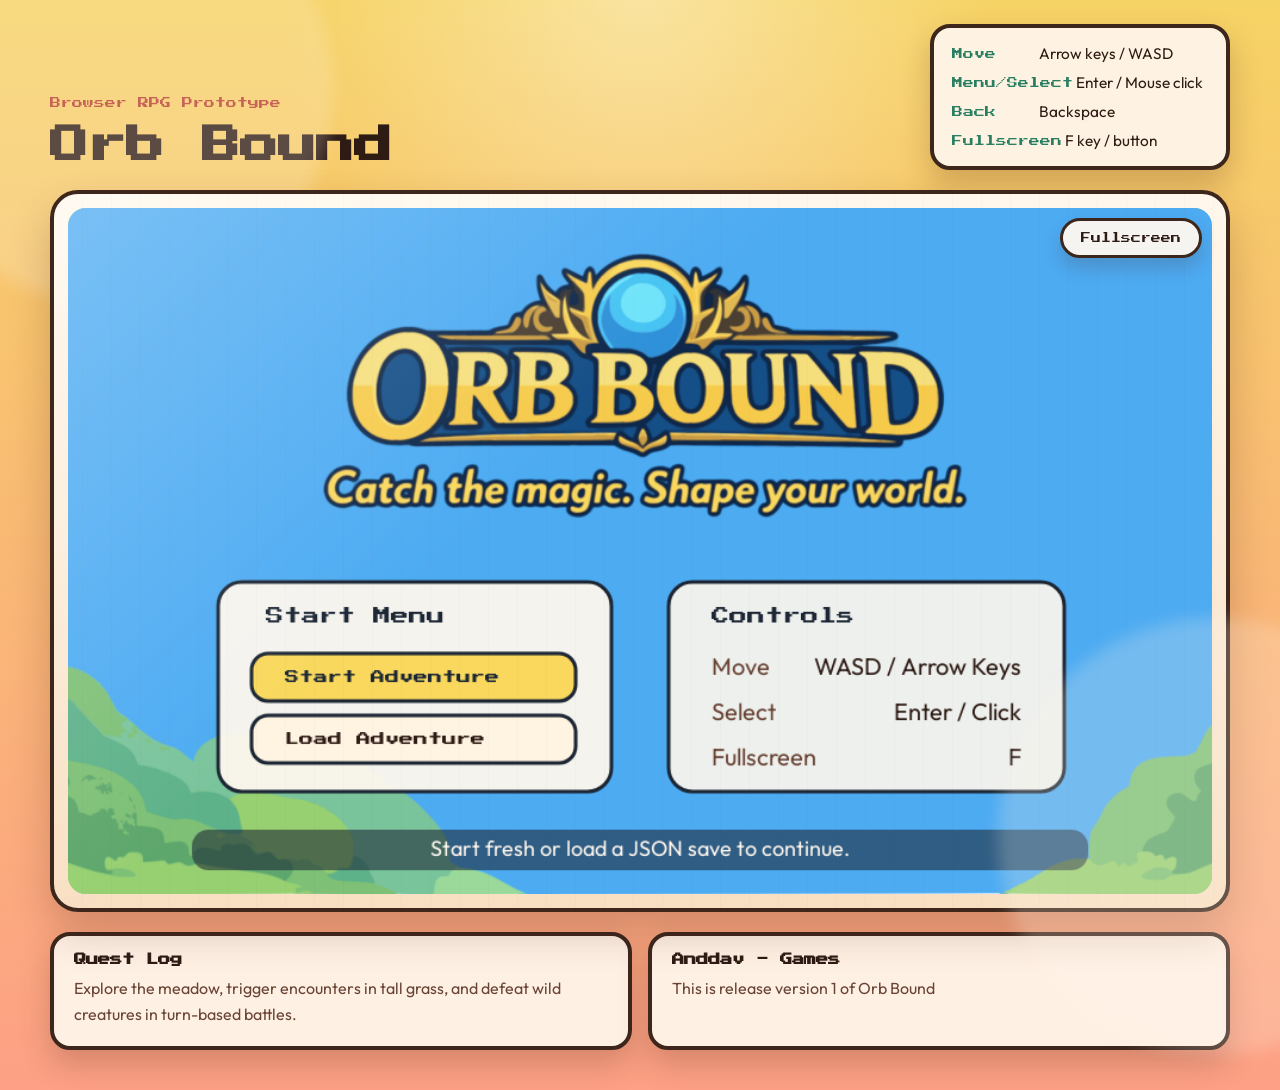
==== index.html @ 0e1646e0 "images uodated" ====
<!DOCTYPE html>
<html lang="en">
<head>
  <meta charset="UTF-8">
  <meta name="viewport" content="width=device-width, initial-scale=1.0">
  <title>Orb Bound</title>
  <link rel="preload" as="image" href="assets/menu.png" type="image/png" fetchpriority="high">
  <link rel="preconnect" href="https://fonts.googleapis.com">
  <link rel="preconnect" href="https://fonts.gstatic.com" crossorigin>
  <link href="https://fonts.googleapis.com/css2?family=Press+Start+2P&family=Outfit:wght@400;600;700&display=swap" rel="stylesheet">
  <link rel="stylesheet" href="style.css">
</head>
<body>
  <main class="layout">
    <section class="game-shell">
      <header class="game-header">
        <div>
          <p class="eyebrow">Browser RPG Prototype</p>
          <h1>Orb Bound</h1>
        </div>
        <div class="controls-card">
          <p><span>Move</span> Arrow keys / WASD</p>
          <p><span>Menu/Select</span> Enter / Mouse click</p>
          <p><span>Back</span> Backspace</p>
          <p><span>Fullscreen</span> F key / button</p>
        </div>
      </header>

      <div class="canvas-frame" id="canvas-frame">
        <button id="fullscreen-toggle" class="fullscreen-button" type="button" aria-label="Toggle fullscreen">Fullscreen</button>
        <canvas id="game" width="960" height="576" aria-label="Game canvas"></canvas>
      </div>

      <section class="hud-grid">
        <article class="panel">
          <h2>Quest Log</h2>
          <p>Explore the meadow, trigger encounters in tall grass, and defeat wild creatures in turn-based battles.</p>
        </article>
        <article class="panel">
          <h2>Anddav - Games</h2>
          <p>This is release version 1 of Orb Bound</p>
        </article>
      </section>
    </section>
  </main>

  <script type="module" src="src/game.js"></script>
</body>
</html>
---- style.css ----
:root {
  --bg-top: #f6d365;
  --bg-bottom: #fda085;
  --panel: rgba(255, 247, 237, 0.92);
  --panel-strong: #fff9f1;
  --ink: #2d1b14;
  --ink-soft: #694435;
  --accent: #b93c2f;
  --accent-2: #2a7f62;
  --shadow: rgba(67, 29, 18, 0.22);
  --border: #3d271d;
}

* {
  box-sizing: border-box;
}

body {
  margin: 0;
  min-height: 100vh;
  font-family: "Outfit", sans-serif;
  color: var(--ink);
  background:
    radial-gradient(circle at top, rgba(255, 255, 255, 0.38), transparent 28%),
    linear-gradient(180deg, var(--bg-top), var(--bg-bottom));
}

body::before,
body::after {
  content: "";
  position: fixed;
  inset: auto;
  width: 34vmax;
  height: 34vmax;
  border-radius: 50%;
  background: rgba(255, 245, 230, 0.22);
  filter: blur(8px);
  pointer-events: none;
}

body::before {
  top: -10vmax;
  left: -8vmax;
}

body::after {
  right: -12vmax;
  bottom: -12vmax;
}

.layout {
  width: min(1180px, calc(100% - 32px));
  margin: 0 auto;
  padding: 24px 0 40px;
}

.game-shell {
  display: grid;
  gap: 20px;
}

.game-header {
  display: flex;
  flex-wrap: wrap;
  justify-content: space-between;
  gap: 16px;
  align-items: end;
}

.eyebrow,
h1,
.panel h2,
.controls-card span {
  font-family: "Press Start 2P", cursive;
}

.eyebrow {
  margin: 0 0 14px;
  font-size: 0.68rem;
  color: var(--accent);
}

h1 {
  margin: 0;
  font-size: clamp(1.6rem, 3vw, 2.7rem);
  line-height: 1.25;
}

.controls-card,
.panel {
  background: var(--panel);
  border: 4px solid var(--border);
  border-radius: 20px;
  box-shadow: 0 14px 30px var(--shadow);
}

.controls-card {
  padding: 16px 18px;
  min-width: min(100%, 300px);
}

.controls-card p {
  margin: 0;
  font-size: 0.96rem;
}

.controls-card p + p {
  margin-top: 10px;
}

.controls-card span {
  display: inline-block;
  min-width: 84px;
  font-size: 0.68rem;
  color: var(--accent-2);
}

.canvas-frame {
  position: relative;
  padding: 14px;
  border-radius: 28px;
  background:
    linear-gradient(180deg, rgba(255, 249, 241, 0.96), rgba(248, 225, 197, 0.96));
  border: 4px solid var(--border);
  box-shadow: 0 20px 40px var(--shadow);
  overflow: hidden;
}

.canvas-frame::after {
  content: "";
  position: absolute;
  inset: 0;
  background:
    linear-gradient(135deg, rgba(255, 255, 255, 0.26), transparent 40%),
    repeating-linear-gradient(
      90deg,
      transparent 0,
      transparent 28px,
      rgba(61, 39, 29, 0.025) 28px,
      rgba(61, 39, 29, 0.025) 29px
    );
  pointer-events: none;
}

.fullscreen-button {
  position: absolute;
  top: 24px;
  right: 24px;
  z-index: 2;
  appearance: none;
  border: 3px solid var(--border);
  border-radius: 999px;
  padding: 12px 18px;
  background: rgba(255, 249, 241, 0.94);
  color: var(--ink);
  box-shadow: 0 10px 18px rgba(67, 29, 18, 0.18);
  cursor: pointer;
  font-family: "Press Start 2P", cursive;
  font-size: 0.62rem;
  transition: transform 120ms ease, background 120ms ease;
}

.fullscreen-button:hover {
  transform: translateY(-1px);
  background: #fff5e6;
}

.fullscreen-button:active {
  transform: translateY(1px);
}

canvas {
  display: block;
  width: 100%;
  height: auto;
  border-radius: 18px;
  background: #8ed1a4;
  image-rendering: auto;
}

.hud-grid {
  display: grid;
  gap: 16px;
  grid-template-columns: repeat(auto-fit, minmax(260px, 1fr));
}

.panel {
  padding: 18px 20px;
}

.panel h2 {
  margin: 0 0 10px;
  font-size: 0.78rem;
}

.panel p {
  margin: 0;
  line-height: 1.6;
  color: var(--ink-soft);
}

.canvas-frame:fullscreen {
  display: grid;
  place-items: center;
  padding: 28px;
  border-radius: 0;
  border: 0;
  background:
    radial-gradient(circle at top, rgba(255, 243, 224, 0.18), transparent 32%),
    linear-gradient(180deg, #2c1810, #140b08);
}

.canvas-frame:fullscreen::after {
  opacity: 0.18;
}

.canvas-frame:fullscreen canvas {
  width: min(calc(100vw - 56px), 1600px);
  max-height: calc(100vh - 56px);
}

.canvas-frame:fullscreen .fullscreen-button {
  top: 20px;
  right: 20px;
  background: rgba(255, 249, 241, 0.88);
}

@media (max-width: 720px) {
  .layout {
    width: min(100% - 18px, 1180px);
    padding-top: 18px;
  }

  .canvas-frame {
    padding: 10px;
    border-radius: 18px;
  }

  .controls-card span {
    min-width: 78px;
  }

  .fullscreen-button {
    top: 18px;
    right: 18px;
    padding: 10px 14px;
    font-size: 0.54rem;
  }
}
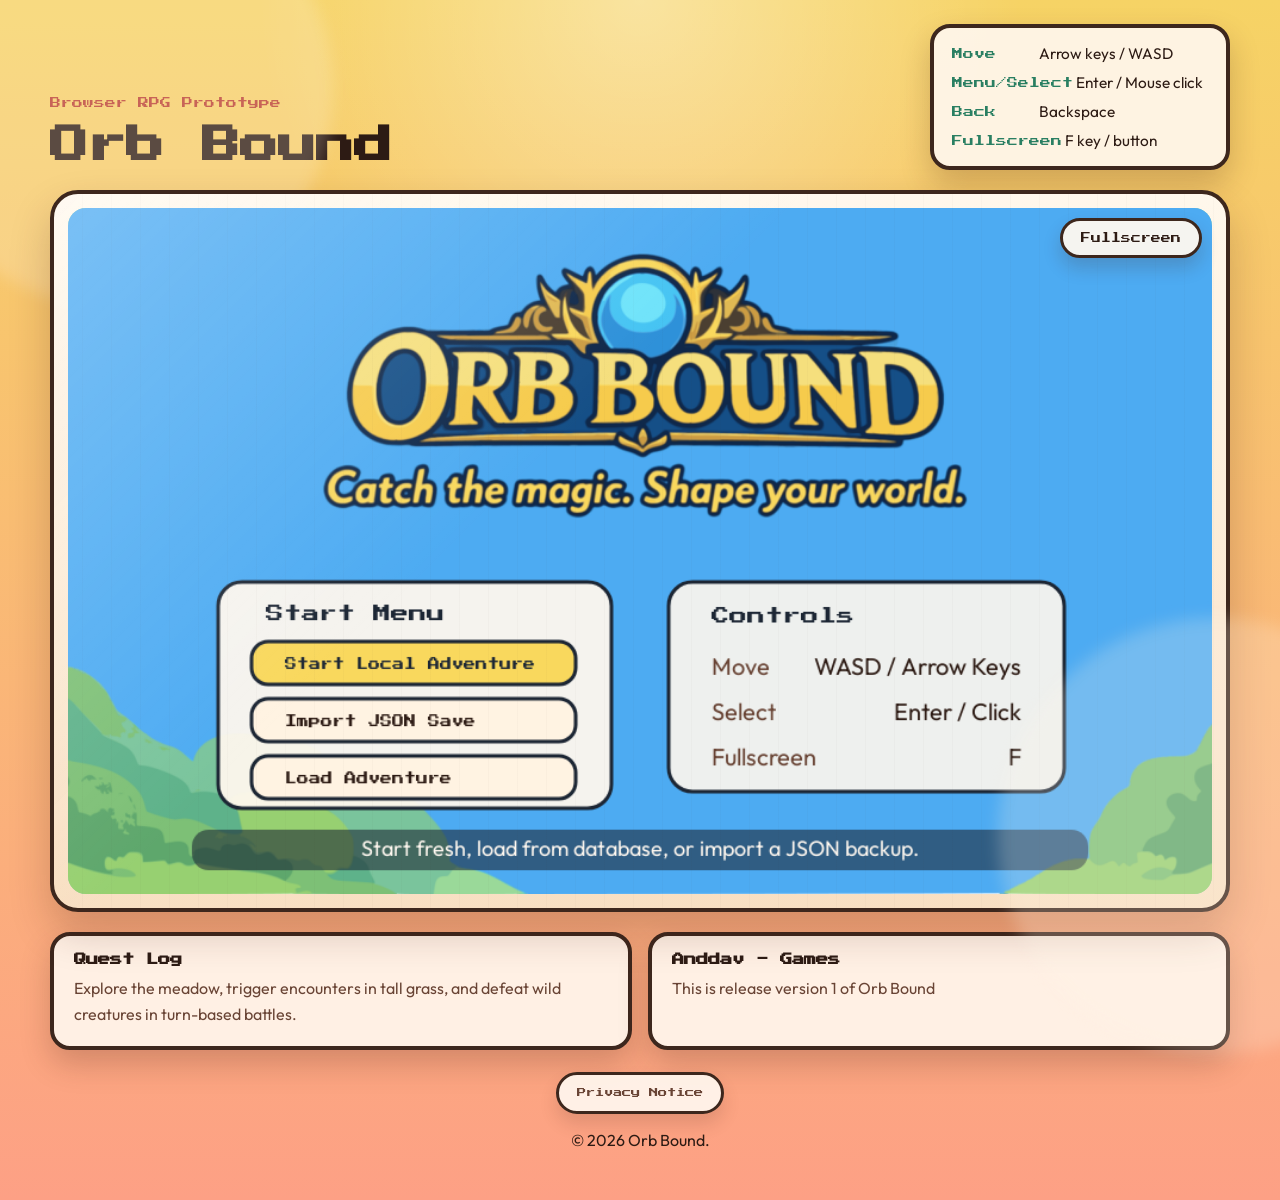
==== commit 51b0c685: "privacy policy added" ====
--- a/index.html
+++ b/index.html
@@ -43,6 +43,10 @@
       </section>
     </section>
   </main>
+  <footer class="site-footer">
+    <a class="footer-link" href="privacy/">Privacy Notice</a>
+    <p>&copy; 2026 Orb Bound.</p>
+  </footer>
 
   <script type="module" src="src/game.js"></script>
 </body>
--- a/style.css
+++ b/style.css
@@ -199,6 +199,108 @@
   color: var(--ink-soft);
 }
 
+.notice-shell {
+  max-width: 900px;
+  margin: 0 auto;
+}
+
+.notice-card {
+  display: grid;
+  gap: 22px;
+}
+
+.notice-card h2 {
+  margin-top: 8px;
+}
+
+.notice-card p,
+.notice-card li {
+  line-height: 1.7;
+  color: var(--ink-soft);
+}
+
+.notice-card ul {
+  margin: 0;
+  padding-left: 1.25rem;
+}
+
+.notice-meta {
+  margin-top: 10px;
+  color: var(--ink-soft);
+  font-weight: 600;
+}
+
+.notice-actions {
+  display: flex;
+  flex-wrap: wrap;
+  gap: 12px;
+  margin-top: 6px;
+}
+
+.notice-button {
+  display: inline-flex;
+  align-items: center;
+  justify-content: center;
+  border: 3px solid var(--border);
+  border-radius: 999px;
+  padding: 12px 18px;
+  background: var(--panel-strong);
+  color: var(--ink);
+  box-shadow: 0 10px 18px rgba(67, 29, 18, 0.16);
+  font-family: "Press Start 2P", cursive;
+  font-size: 0.62rem;
+  text-decoration: none;
+  transition: transform 120ms ease, background 120ms ease;
+}
+
+.notice-button:hover {
+  transform: translateY(-1px);
+  background: #fff5e6;
+}
+
+.notice-footer {
+  margin-top: 18px;
+  text-align: center;
+  color: var(--ink-soft);
+  font-size: 0.95rem;
+}
+
+.site-footer {
+  width: min(1180px, calc(100% - 32px));
+  margin: -18px auto 0;
+  padding: 0 0 34px;
+  text-align: center;
+}
+
+.footer-link {
+  display: inline-flex;
+  align-items: center;
+  justify-content: center;
+  min-height: 42px;
+  border: 3px solid var(--border);
+  border-radius: 999px;
+  padding: 12px 18px;
+  background: rgba(255, 249, 241, 0.9);
+  color: var(--ink-soft);
+  box-shadow: 0 10px 18px rgba(67, 29, 18, 0.14);
+  font-family: "Press Start 2P", cursive;
+  font-size: 0.58rem;
+  line-height: 1.3;
+  text-decoration: none;
+  transition: transform 120ms ease, background 120ms ease, color 120ms ease;
+}
+
+.footer-link:hover,
+.footer-link:focus-visible {
+  transform: translateY(-1px);
+  background: #fff5e6;
+  color: var(--accent);
+}
+
+.footer-link:active {
+  transform: translateY(1px);
+}
+
 .canvas-frame:fullscreen {
   display: grid;
   place-items: center;
@@ -246,4 +348,15 @@
     padding: 10px 14px;
     font-size: 0.54rem;
   }
-}
+
+  .site-footer {
+    width: min(100% - 18px, 1180px);
+    margin-top: -24px;
+    padding-bottom: 28px;
+  }
+
+  .footer-link {
+    width: 100%;
+    min-height: 44px;
+  }
+}
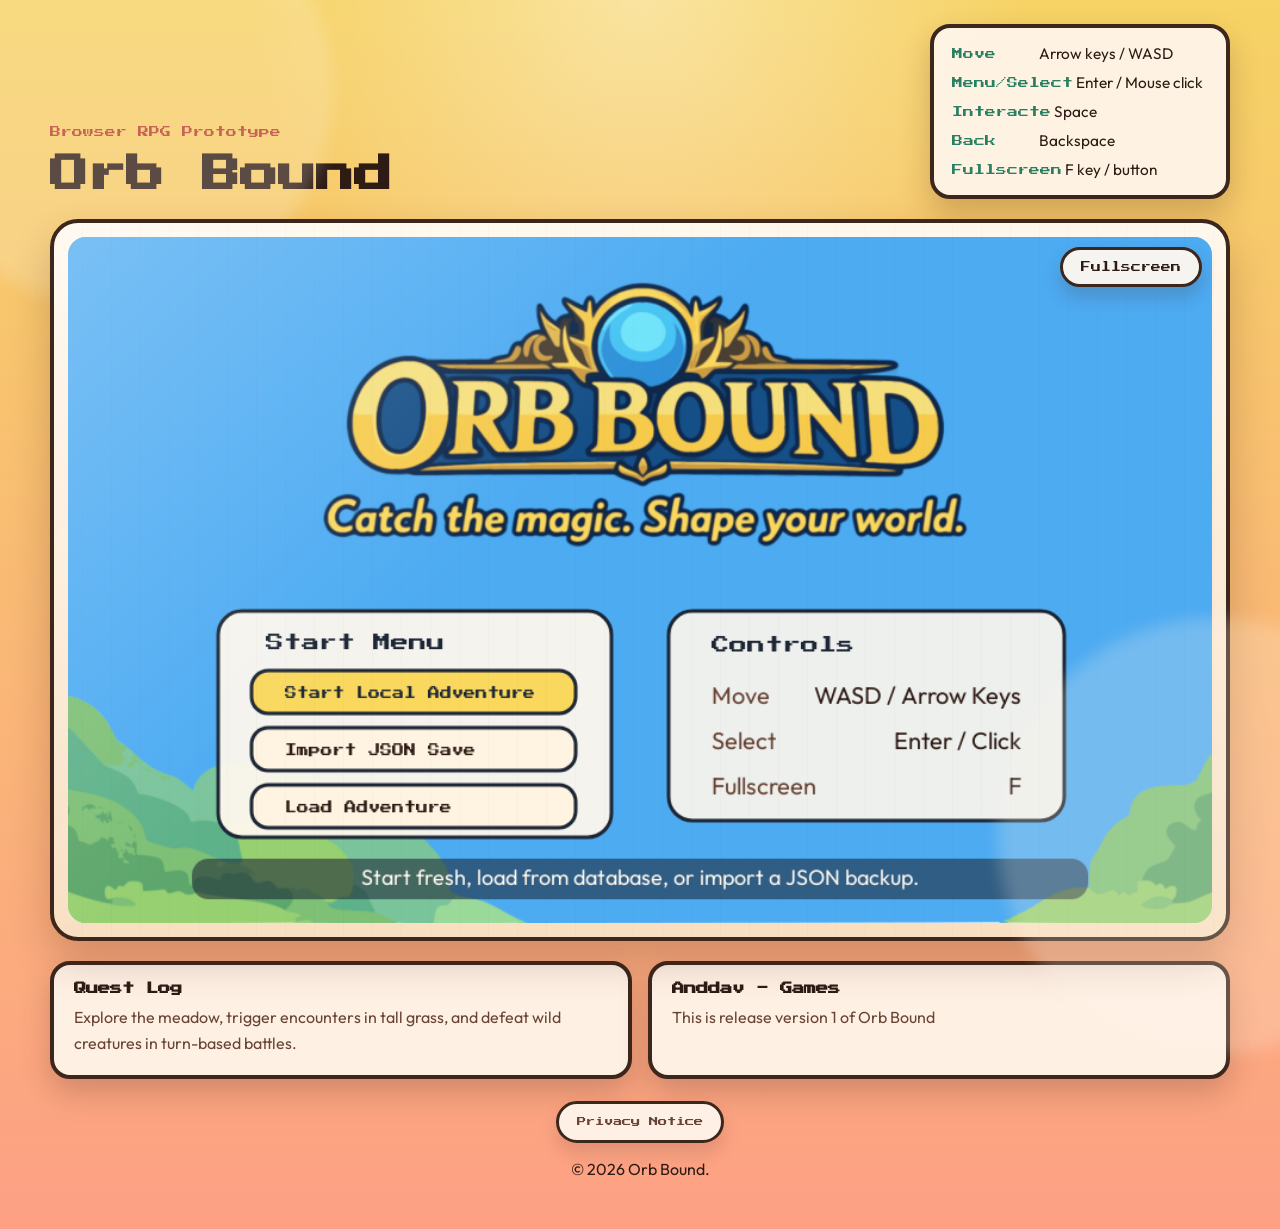
==== commit 07884830: "game improvements" ====
--- a/index.html
+++ b/index.html
@@ -21,6 +21,7 @@
         <div class="controls-card">
           <p><span>Move</span> Arrow keys / WASD</p>
           <p><span>Menu/Select</span> Enter / Mouse click</p>
+          <p><span>Interacte</span> Space</p>
           <p><span>Back</span> Backspace</p>
           <p><span>Fullscreen</span> F key / button</p>
         </div>
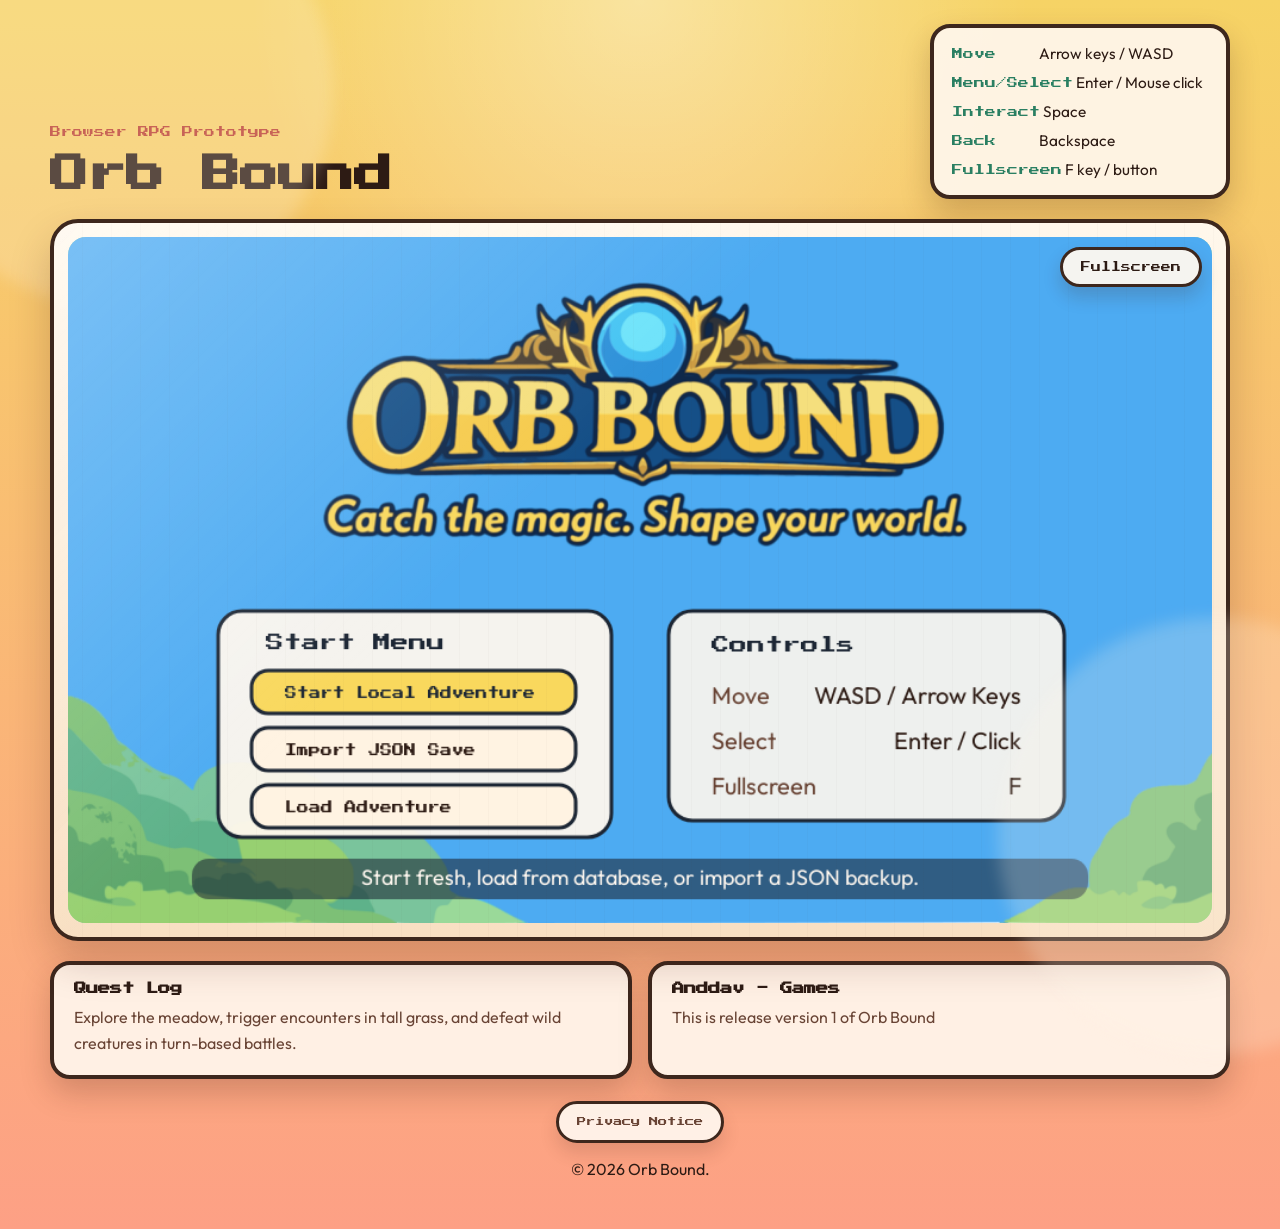
==== commit 16bda143: "spelling" ====
--- a/index.html
+++ b/index.html
@@ -21,7 +21,7 @@
         <div class="controls-card">
           <p><span>Move</span> Arrow keys / WASD</p>
           <p><span>Menu/Select</span> Enter / Mouse click</p>
-          <p><span>Interacte</span> Space</p>
+          <p><span>Interact</span> Space</p>
           <p><span>Back</span> Backspace</p>
           <p><span>Fullscreen</span> F key / button</p>
         </div>
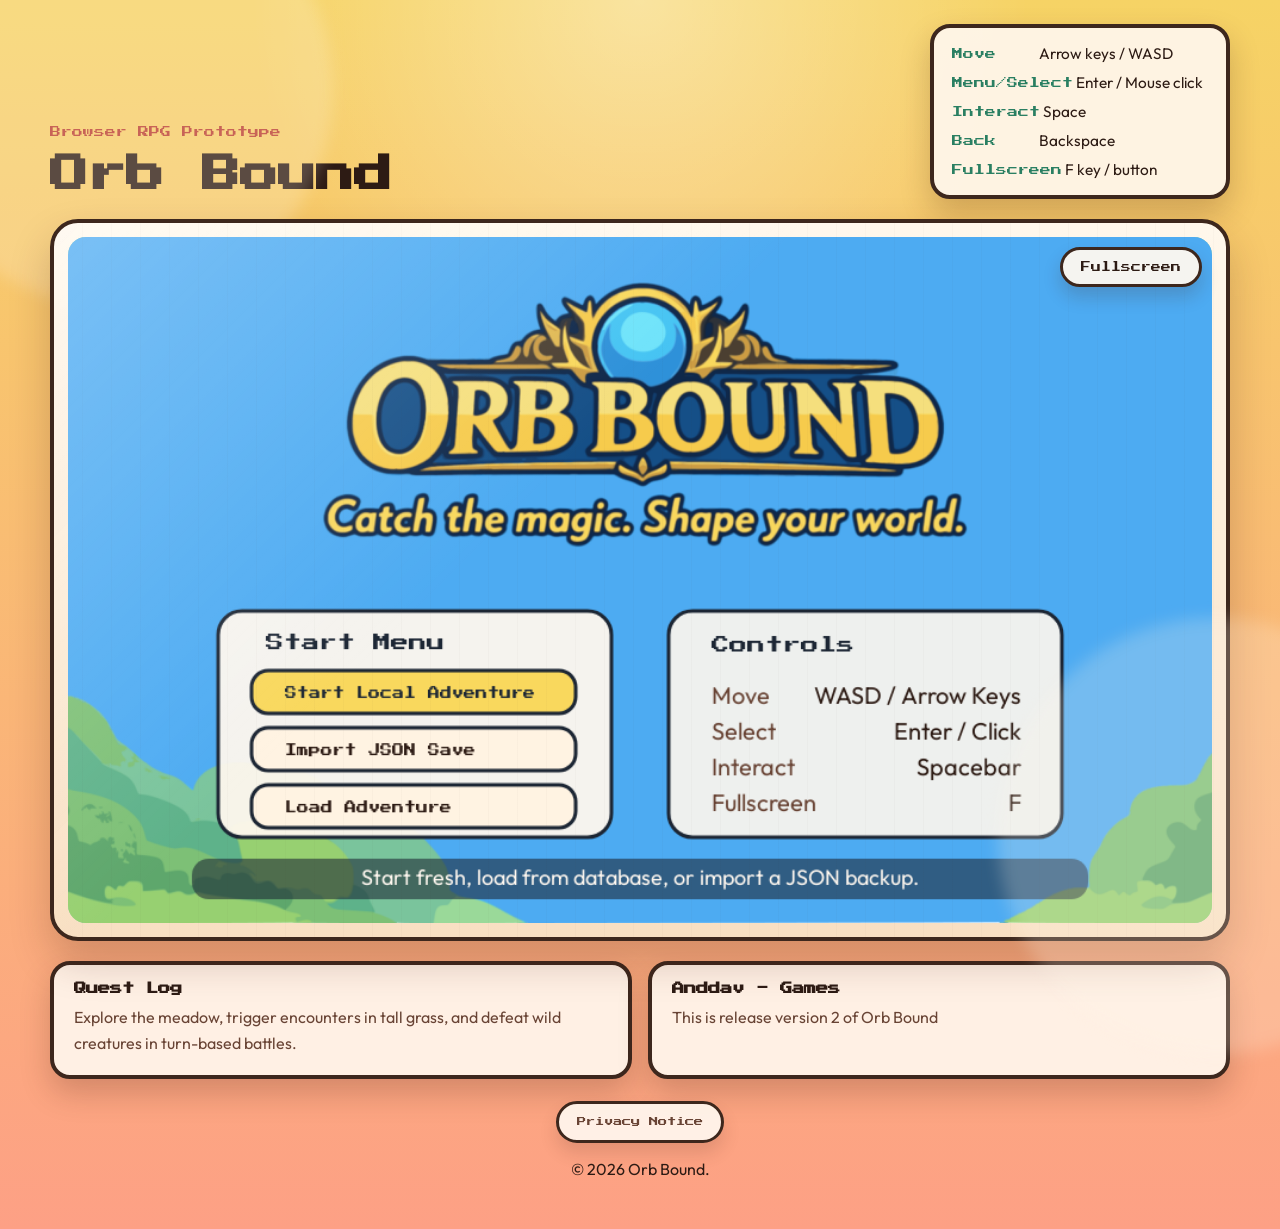
==== commit 432f7c8c: "menu update" ====
--- a/index.html
+++ b/index.html
@@ -39,7 +39,7 @@
         </article>
         <article class="panel">
           <h2>Anddav - Games</h2>
-          <p>This is release version 1 of Orb Bound</p>
+          <p>This is release version 2 of Orb Bound</p>
         </article>
       </section>
     </section>
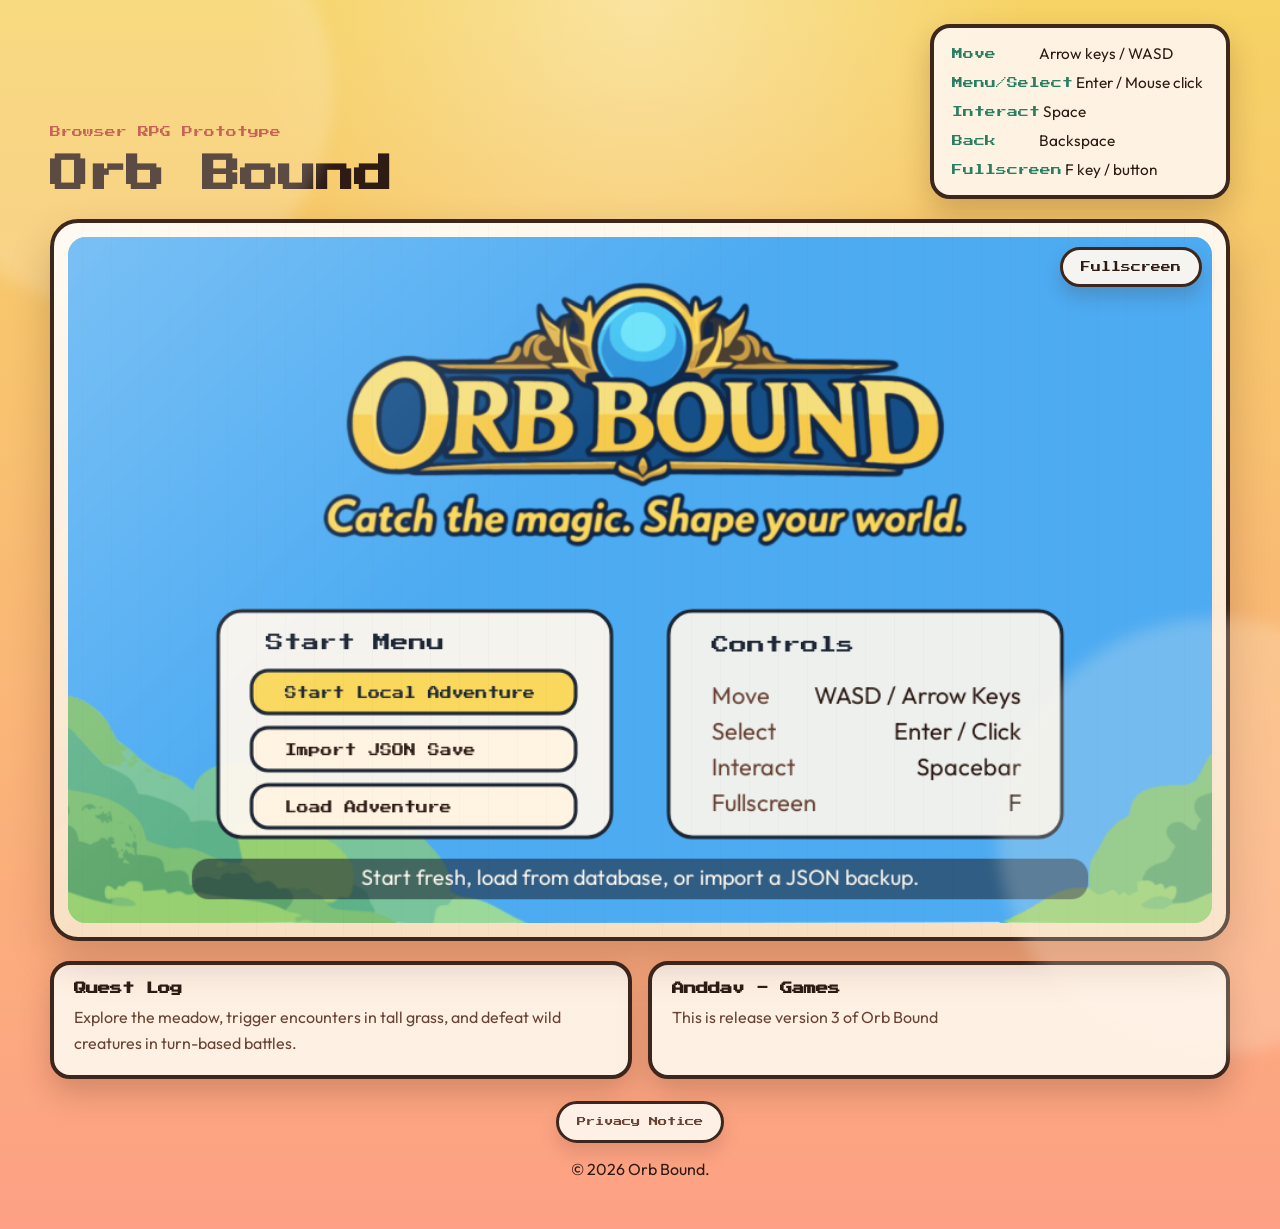
==== commit b84f2ef3: "updae version number" ====
--- a/index.html
+++ b/index.html
@@ -5,6 +5,8 @@
   <meta name="viewport" content="width=device-width, initial-scale=1.0">
   <title>Orb Bound</title>
   <link rel="preload" as="image" href="assets/menu.png" type="image/png" fetchpriority="high">
+  <link rel="prefetch" as="image" href="assets/story/meadow-dawn.png" type="image/png">
+  <link rel="prefetch" as="image" href="assets/story/faint.png" type="image/png">
   <link rel="preconnect" href="https://fonts.googleapis.com">
   <link rel="preconnect" href="https://fonts.gstatic.com" crossorigin>
   <link href="https://fonts.googleapis.com/css2?family=Press+Start+2P&family=Outfit:wght@400;600;700&display=swap" rel="stylesheet">
@@ -39,7 +41,7 @@
         </article>
         <article class="panel">
           <h2>Anddav - Games</h2>
-          <p>This is release version 2 of Orb Bound</p>
+          <p>This is release version 3 of Orb Bound</p>
         </article>
       </section>
     </section>
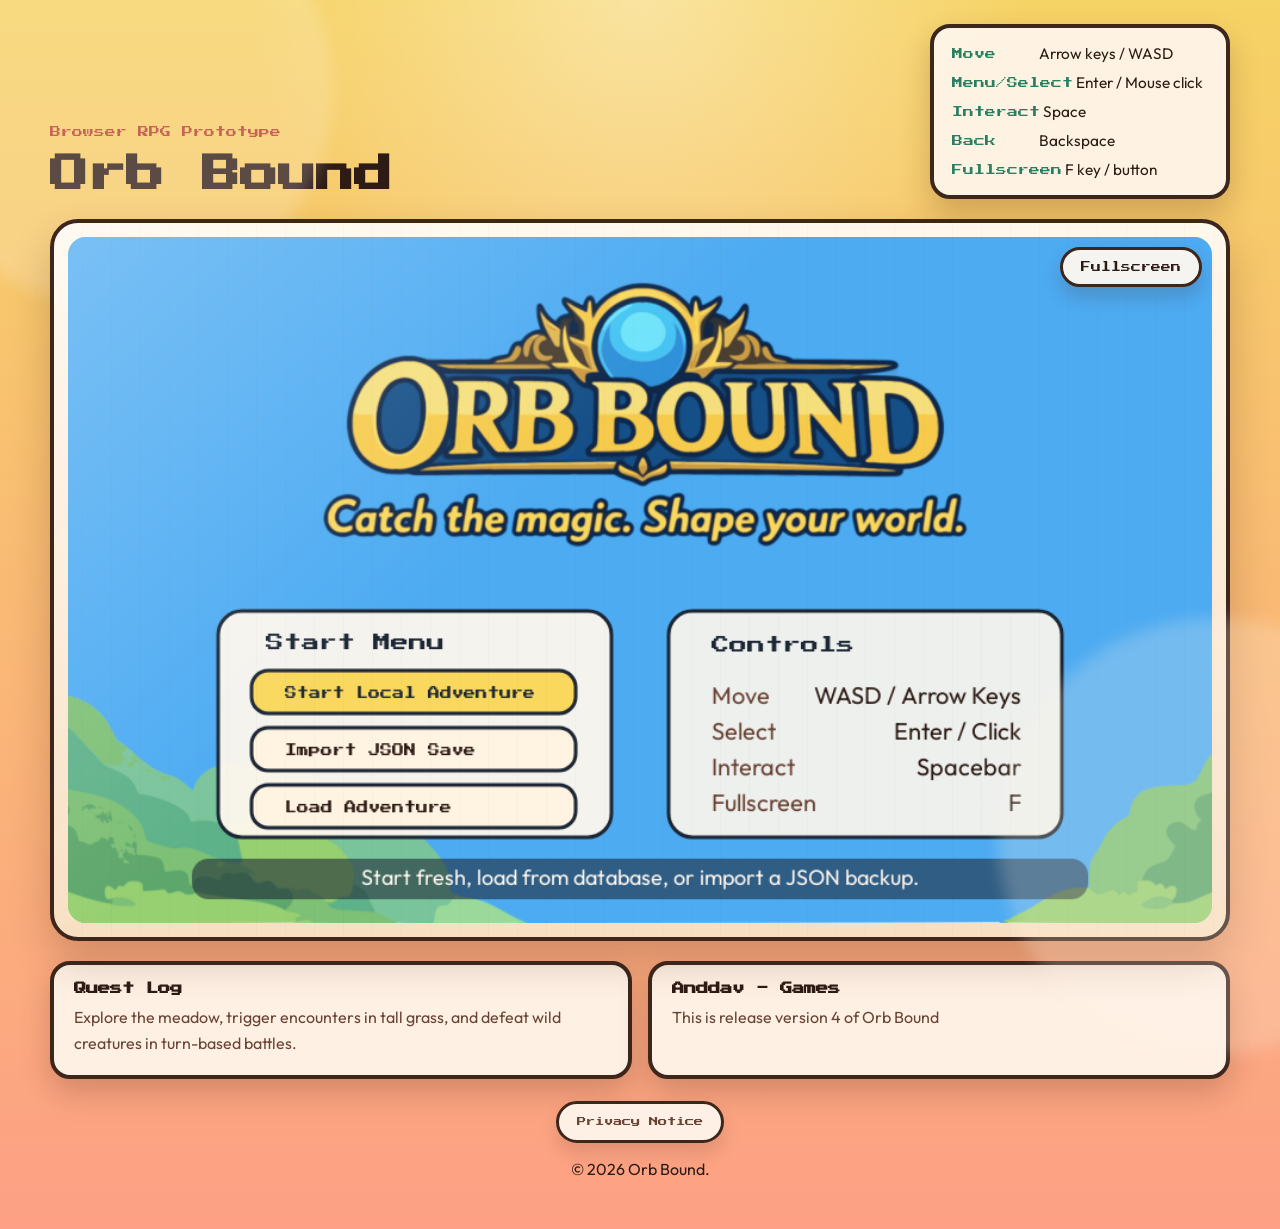
==== commit 07595317: "version 4 update" ====
--- a/index.html
+++ b/index.html
@@ -4,6 +4,7 @@
   <meta charset="UTF-8">
   <meta name="viewport" content="width=device-width, initial-scale=1.0">
   <title>Orb Bound</title>
+  <link rel="icon" type="image/png" href="assets/creatures/png/cubling-sprite.png">
   <link rel="preload" as="image" href="assets/menu.png" type="image/png" fetchpriority="high">
   <link rel="prefetch" as="image" href="assets/story/meadow-dawn.png" type="image/png">
   <link rel="prefetch" as="image" href="assets/story/faint.png" type="image/png">
@@ -41,7 +42,7 @@
         </article>
         <article class="panel">
           <h2>Anddav - Games</h2>
-          <p>This is release version 3 of Orb Bound</p>
+          <p>This is release version 4 of Orb Bound</p>
         </article>
       </section>
     </section>
